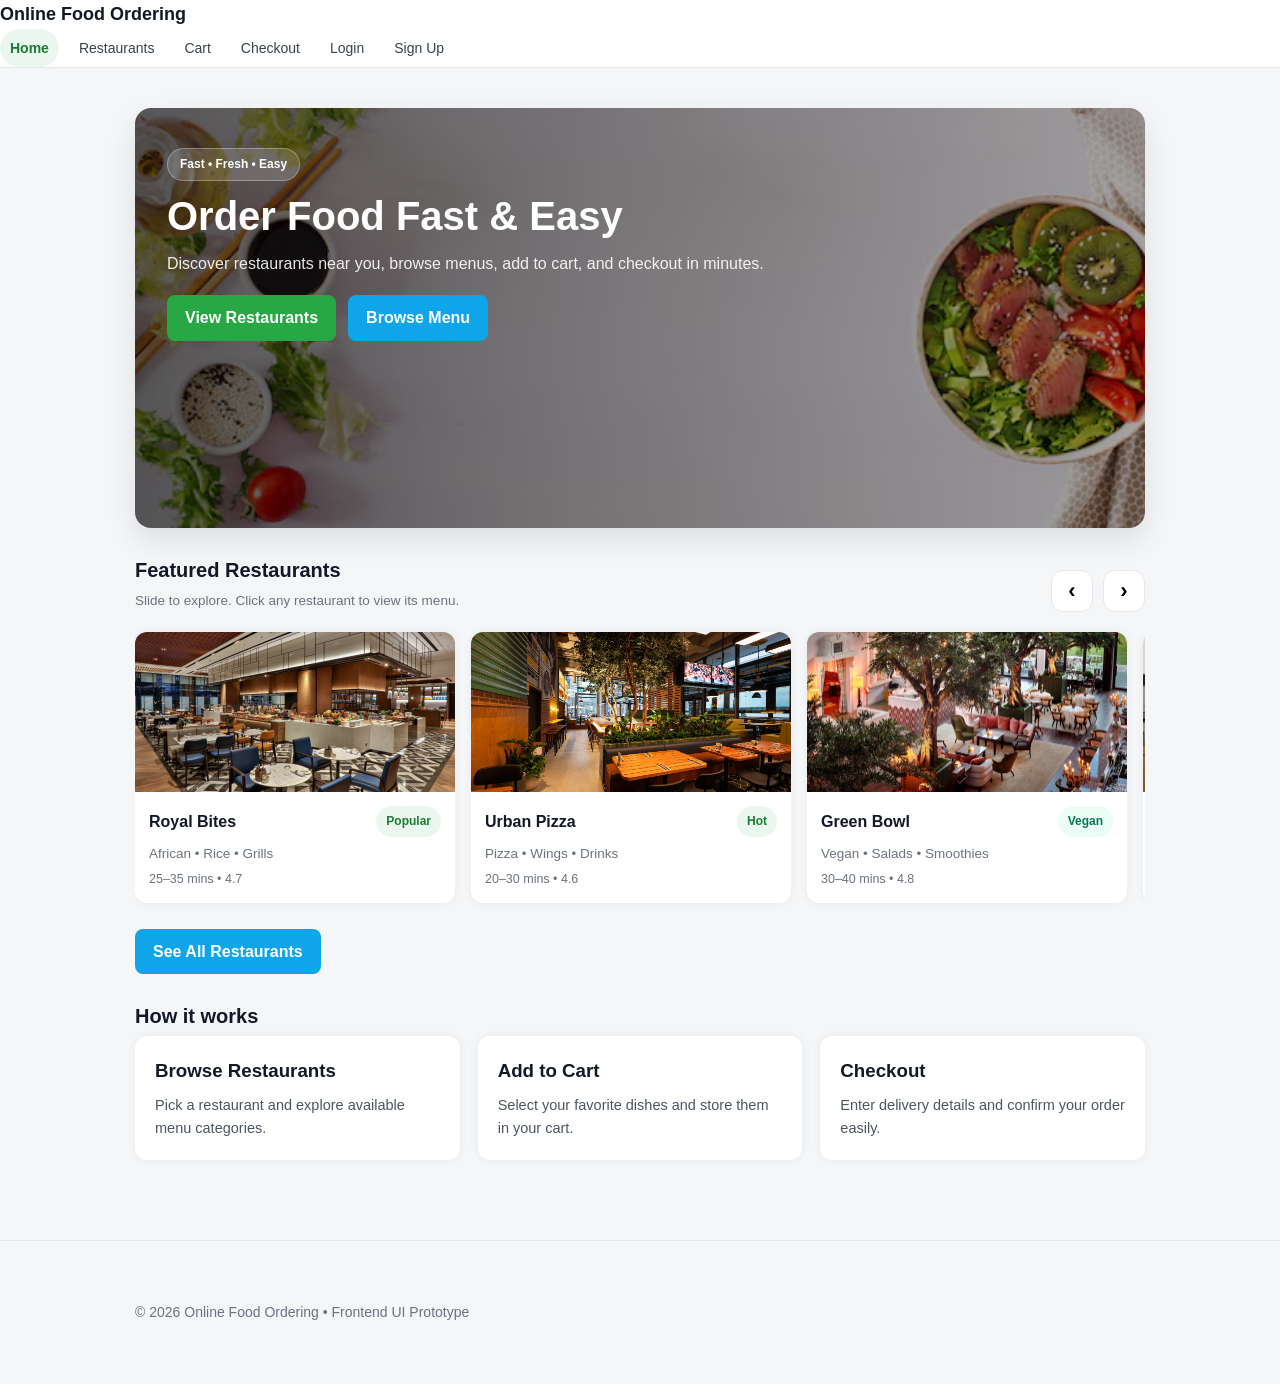
==== index.html @ f450cb86 "Login and Register feature" ====
<!DOCTYPE html>
<html lang="en">
<head>
  <meta charset="UTF-8" />
  <title>Home | Online Food Ordering</title>
  <meta name="viewport" content="width=device-width, initial-scale=1.0" />
  <link rel="stylesheet" href="style.css" />
</head>

<body>

<!-- Navigation Bar -->
<div class="nav">
  <a class="brand" href="index.html">Online Food Ordering</a>
  <div class="links">
    <a href="index.html" class="active">Home</a>
    <a href="restaurants.html">Restaurants</a>
    <a href="cart.html">Cart</a>
    <a href="checkout.html">Checkout</a>
    <a href="login.html">Login</a>
    <a href="register.html">Sign Up</a>
  </div>
</div>

<div class="wrapper">

  <!-- HERO SECTION -->
<section class="hero2">
  <img src="images/hero/hero-food.jpg" alt="Delicious food" class="hero-img">

  <div class="hero2-overlay"></div>

  <div class="hero2-content">
    <span class="hero2-pill">Fast • Fresh • Easy</span>

    <h1>Order Food Fast & Easy</h1>

    <p>
      Discover restaurants near you, browse menus, add to cart,
      and checkout in minutes.
    </p>

    <div class="cta">
      <a href="restaurants.html" class="btn">View Restaurants</a>
      <a href="menu.html" class="btn secondary">Browse Menu</a>
    </div>
  </div>
</section>


  <!-- Featured Restaurants Slider -->
  <section class="home-section">
    <div class="section-head">
      <div>
        <h2 class="section-title">Featured Restaurants</h2>
        <p class="section-subtitle">Slide to explore. Click any restaurant to view its menu.</p>
      </div>

      <div class="slider-actions">
        <button class="slider-btn" id="restPrev" aria-label="Previous">‹</button>
        <button class="slider-btn" id="restNext" aria-label="Next">›</button>
      </div>
    </div>

    <div class="slider" id="restSlider">

      <a class="slide-card" href="menu.html?restaurant=royal-bites">
        <img src="images/restaurants/royal-bites.jpg" alt="Royal Bites" class="slide-img" />
        <div class="slide-body">
          <div class="slide-top">
            <h3>Royal Bites</h3>
            <span class="badge">Popular</span>
          </div>
          <p class="slide-meta">African • Rice • Grills</p>
          <p class="slide-meta small">25–35 mins • 4.7</p>
        </div>
      </a>

      <a class="slide-card" href="menu.html?restaurant=urban-pizza">
        <img src="images/restaurants/urban-pizza.jpg" alt="Urban Pizza" class="slide-img" />
        <div class="slide-body">
          <div class="slide-top">
            <h3>Urban Pizza</h3>
            <span class="badge">Hot</span>
          </div>
          <p class="slide-meta">Pizza • Wings • Drinks</p>
          <p class="slide-meta small">20–30 mins • 4.6</p>
        </div>
      </a>

      <a class="slide-card" href="menu.html?restaurant=green-bowl">
        <img src="images/restaurants/green-bowl.jpg" alt="Green Bowl" class="slide-img" />
        <div class="slide-body">
          <div class="slide-top">
            <h3>Green Bowl</h3>
            <span class="badge vegan">Vegan</span>
          </div>
          <p class="slide-meta">Vegan • Salads • Smoothies</p>
          <p class="slide-meta small">30–40 mins • 4.8</p>
        </div>
      </a>

      <a class="slide-card" href="menu.html?restaurant=cafe-brew">
        <img src="images/restaurants/cafe-brew.jpg" alt="Cafe Brew" class="slide-img" />
        <div class="slide-body">
          <div class="slide-top">
            <h3>Cafe Brew</h3>
            <span class="badge coffee">Coffee</span>
          </div>
          <p class="slide-meta">Coffee • Pastries • Desserts</p>
          <p class="slide-meta small">10–15 mins • 4.5</p>
        </div>
      </a>

    </div>

    <div class="section-foot">
      <a href="restaurants.html" class="btn secondary">See All Restaurants</a>
    </div>
  </section>

  <!-- How it works (keep your cards) -->
  <section class="home-section">
    <h2 class="section-title">How it works</h2>

    <div class="grid">
      <div class="card">
        <h3>Browse Restaurants</h3>
        <p>Pick a restaurant and explore available menu categories.</p>
      </div>

      <div class="card">
        <h3>Add to Cart</h3>
        <p>Select your favorite dishes and store them in your cart.</p>
      </div>

      <div class="card">
        <h3>Checkout</h3>
        <p>Enter delivery details and confirm your order easily.</p>
      </div>
    </div>
  </section>

</div>

<footer class="footer">
  <div class="wrapper">
    © 2026 Online Food Ordering • Frontend UI Prototype
  </div>
</footer>

<!-- Slider Script -->
<script>
  const slider = document.getElementById("restSlider");
  const prev = document.getElementById("restPrev");
  const next = document.getElementById("restNext");

  function scrollByCards(direction) {
    // scroll by ~1.2 cards
    const card = slider.querySelector(".slide-card");
    const amount = card ? (card.offsetWidth + 16) * 1.2 : 320;
    slider.scrollBy({ left: direction * amount, behavior: "smooth" });
  }

  prev.addEventListener("click", () => scrollByCards(-1));
  next.addEventListener("click", () => scrollByCards(1));
</script>

</body>
</html>
---- style.css ----
/* =========================================================
   GLOBAL THEME (All Pages)
========================================================= */
:root{
  --bg:#f4f6f8;
  --card:#ffffff;
  --text:#1f2937;
  --muted:#6b7280;
  --border:#e5e7eb;

  --primary:#28a745;
  --primaryHover:#218838;

  --info:#0ea5e9;
  --infoHover:#0284c7;

  --danger:#ef4444;
  --dangerHover:#dc2626;

  --shadow:0 0 10px rgba(0,0,0,0.06);
  --shadowLg:0 12px 30px rgba(0,0,0,0.10);

  --radius:12px;
  --radiusSm:10px;
  --radiusPill:999px;

  --maxWidth:1050px;
}

/* Reset */
*{ margin:0; padding:0; box-sizing:border-box; }

body{
  font-family: Arial, Helvetica, sans-serif;
  background: var(--bg);
  color: var(--text);
  line-height: 1.6;
}

img{ max-width:100%; display:block; }
a{ color:inherit; }

/* Layout wrapper */
.wrapper{
  max-width: var(--maxWidth);
  margin: 0 auto;
  padding: 40px 20px;
}

/* Utility */
.surface{
  background: var(--card);
  border-radius: var(--radius);
  box-shadow: var(--shadow);
}
.p-muted{ color: var(--muted); }

/* =========================================================
   NAVIGATION (Centered links)
   Requires HTML structure:
   <div class="nav">
     <div class="nav-inner">
       <a class="brand" ...>...</a>
       <div class="links">...</div>
       <div class="nav-right"></div>
     </div>
   </div>
========================================================= */
.nav{
  background: var(--card);
  border-bottom: 1px solid var(--border);
  position: sticky;
  top: 0;
  z-index: 10;
}

.nav-inner{
  max-width: var(--maxWidth);
  margin: 0 auto;
  padding: 12px 20px;

  display: grid;
  grid-template-columns: 1fr auto 1fr; /* left | center | right */
  align-items: center;
  gap: 16px;
}

.nav .brand{
  justify-self: start;
  font-weight: 900;
  font-size: 18px;
  text-decoration: none;
  color: #111827;
}

.nav .links{
  justify-self: center;
  display: flex;
  flex-wrap: wrap;
  gap: 10px;
}

.nav .links a{
  text-decoration: none;
  color: #374151;
  font-size: 14px;
  padding: 8px 10px;
  border-radius: var(--radiusPill);
  transition: 0.2s;
}

.nav .links a:hover,
.nav .links a.active{
  background: #eaf7ee;
  color: #1b7d33;
  font-weight: 900;
}

.nav-right{
  justify-self: end;
  min-height: 1px; /* keeps center truly centered */
}

/* =========================================================
   BUTTONS (All Pages)
========================================================= */
.btn{
  display: inline-block;
  padding: 10px 18px;
  background: var(--primary);
  color: #ffffff;
  text-decoration: none;
  border-radius: 8px;
  font-weight: 900;
  transition: 0.2s;
  border: none;
  cursor: pointer;
}
.btn:hover{ background: var(--primaryHover); }

.btn.secondary{ background: var(--info); }
.btn.secondary:hover{ background: var(--infoHover); }

.btn.danger{ background: var(--danger); }
.btn.danger:hover{ background: var(--dangerHover); }

.btn.block{ width: 100%; }

.btn-mini{
  padding: 9px 12px;
  border-radius: var(--radiusSm);
  background: var(--primary);
  color: #fff;
  font-weight: 900;
  border: none;
  cursor: pointer;
  transition: 0.2s;
}
.btn-mini:hover{ background: var(--primaryHover); }

/* =========================================================
   HOME: HERO + SECTIONS + SLIDER
========================================================= */
.cta{ display:flex; gap:12px; flex-wrap:wrap; }

.home-section{ margin-top: 26px; }

.section-head{
  display:flex;
  justify-content: space-between;
  align-items: end;
  gap: 12px;
  margin: 18px 0 12px;
}

.section-title{
  font-size: 20px;
  color: #111827;
  margin-bottom: 4px;
}

.section-subtitle{
  color: var(--muted);
  font-size: 13.5px;
}

.section-foot{ margin-top: 12px; }

/* Hero (uses <img class="hero-img">) */
.hero2{
  position: relative;
  border-radius: 16px;
  overflow: hidden;
  min-height: 420px;
  box-shadow: var(--shadowLg);
}

.hero-img{
  position: absolute;
  inset: 0;
  width: 100%;
  height: 100%;
  object-fit: cover;
}

.hero2-overlay{
  position: absolute;
  inset: 0;
  background: linear-gradient(to right, rgba(0,0,0,0.65), rgba(0,0,0,0.35));
}

.hero2-content{
  position: relative;
  z-index: 2;
  max-width: 720px;
  padding: 40px 32px;
  color: #ffffff;
}

.hero2-pill{
  display: inline-block;
  padding: 6px 12px;
  border-radius: var(--radiusPill);
  background: rgba(255,255,255,0.15);
  border: 1px solid rgba(255,255,255,0.30);
  font-size: 12px;
  font-weight: 900;
  margin-bottom: 12px;
}

.hero2-content h1{
  font-size: 40px;
  line-height: 1.15;
  margin-bottom: 12px;
}

.hero2-content p{
  font-size: 16px;
  color: rgba(255,255,255,0.90);
  margin-bottom: 18px;
}

/* Hero stats */
.hero2-stats{
  display:flex;
  gap: 12px;
  flex-wrap: wrap;
  margin-top: 16px;
}

.stat{
  background: rgba(255,255,255,0.12);
  border: 1px solid rgba(255,255,255,0.22);
  border-radius: 12px;
  padding: 10px 12px;
  min-width: 140px;
}

.stat-num{ font-weight: 900; font-size: 18px; }
.stat-label{ font-size: 12px; color: rgba(255,255,255,0.82); }

/* How-it-works grid cards */
.grid{
  display:grid;
  grid-template-columns: repeat(3, 1fr);
  gap: 18px;
}

.card{
  background: var(--card);
  border-radius: var(--radius);
  padding: 20px;
  box-shadow: var(--shadow);
}

.card h3{ margin-bottom: 8px; color: #111827; }
.card p{ color: #4b5563; font-size: 14.5px; }

.footer{
  border-top: 1px solid var(--border);
  padding: 20px 0;
  margin-top: 40px;
  color: var(--muted);
  font-size: 14px;
}

/* Slider */
.slider{
  display:flex;
  gap: 16px;
  overflow-x: auto;
  padding: 8px 2px 14px;
  scroll-snap-type: x mandatory;
  -webkit-overflow-scrolling: touch;
}

.slider::-webkit-scrollbar{ height: 10px; }
.slider::-webkit-scrollbar-thumb{
  background: #d1d5db;
  border-radius: var(--radiusPill);
}

.slide-card{
  flex: 0 0 320px;
  scroll-snap-align: start;
  text-decoration: none;
  color: inherit;
  background: var(--card);
  border-radius: var(--radius);
  box-shadow: var(--shadow);
  overflow: hidden;
  transition: transform 0.15s ease;
}

.slide-card:hover{ transform: translateY(-2px); }

.slide-img{
  width: 100%;
  height: 160px;
  object-fit: cover;
  background: var(--border);
}

.slide-body{ padding: 14px; }

.slide-top{
  display:flex;
  justify-content: space-between;
  align-items: center;
  gap: 10px;
  margin-bottom: 6px;
}

.slide-top h3{ font-size: 16px; color: #111827; }

.slide-meta{ color: var(--muted); font-size: 13.5px; }
.slide-meta.small{ font-size: 12.5px; margin-top: 4px; }

.slider-actions{ display:flex; gap: 10px; }

.slider-btn{
  width: 42px;
  height: 42px;
  border-radius: 12px;
  border: 1px solid var(--border);
  background: var(--card);
  cursor: pointer;
  font-size: 22px;
  font-weight: 900;
  line-height: 1;
}

.slider-btn:hover{ background: #f3f4f6; }

/* Badges (re-used in restaurants + slider) */
.badge{
  font-size: 12px;
  font-weight: 900;
  padding: 6px 10px;
  border-radius: var(--radiusPill);
  background: #eaf7ee;
  color: #1b7d33;
  white-space: nowrap;
}

.badge.vegan{ background:#ecfdf5; color:#047857; }
.badge.coffee{ background:#fff7ed; color:#9a3412; }

/* =========================================================
   RESTAURANTS PAGE
========================================================= */
.search-row{ margin: 14px 0 18px; }

.search-input{
  width: 100%;
  padding: 12px 14px;
  border-radius: 12px;
  border: 1px solid var(--border);
  outline: none;
  background: #fff;
}

.search-input:focus{
  border-color: var(--primary);
  box-shadow: 0 0 0 4px rgba(40,167,69,0.12);
}

.restaurant-grid{
  display:grid;
  grid-template-columns: repeat(3, 1fr);
  gap: 18px;
}

.restaurant-card{
  text-decoration: none;
  color: inherit;
  background: var(--card);
  border-radius: var(--radius);
  box-shadow: var(--shadow);
  overflow: hidden;
  display: block;
  transition: transform 0.15s ease;
}
.restaurant-card:hover{ transform: translateY(-2px); }

.restaurant-img{
  width: 100%;
  height: 160px;
  object-fit: cover;
  background: var(--border);
}

.restaurant-body{ padding: 14px; }

.restaurant-top{
  display:flex;
  justify-content: space-between;
  align-items: center;
  gap: 10px;
  margin-bottom: 6px;
}

.restaurant-top h3{ font-size: 16px; color:#111827; }

.restaurant-meta{ color: var(--muted); font-size: 13.5px; }
.restaurant-meta.small{ font-size: 12.5px; margin-top: 4px; }

/* =========================================================
   PAGE HEADER (Menu / Cart / Checkout / Restaurants)
========================================================= */
.page-header{
  background: var(--card);
  border-radius: var(--radius);
  padding: 20px;
  box-shadow: var(--shadow);
  display:flex;
  justify-content: space-between;
  align-items: center;
  gap: 16px;
  margin-bottom: 18px;
}

.page-title{ font-size: 28px; color:#111827; margin-bottom: 4px; }
.page-subtitle{ color: var(--muted); font-size: 14px; }

/* =========================================================
   MENU PAGE
========================================================= */
.tabs{
  display:flex;
  flex-wrap: wrap;
  gap: 10px;
  margin: 14px 0 22px;
}

.tab{
  text-decoration:none;
  font-size: 13px;
  font-weight: 900;
  color:#374151;
  background: var(--card);
  border: 1px solid var(--border);
  padding: 8px 12px;
  border-radius: var(--radiusPill);
  transition: 0.2s;
}
.tab:hover{ background:#f3f4f6; }
.tab.active{
  background:#eaf7ee;
  border-color:#bfe7cb;
  color:#1b7d33;
}

.section-title-sm{
  font-size: 18px;
  color: #111827;
  margin: 20px 0 10px;
}

.menu-grid{
  display:grid;
  grid-template-columns: repeat(3, 1fr);
  gap: 18px;
  margin-bottom: 18px;
}

.menu-card{
  background: var(--card);
  border-radius: var(--radius);
  box-shadow: var(--shadow);
  overflow:hidden;
  display:flex;
  flex-direction: column;
}

.menu-img{
  width:100%;
  height:160px;
  object-fit: cover;
  background: var(--border);
}

.menu-body{
  padding: 14px;
  display:flex;
  flex-direction: column;
  gap: 8px;
}

.menu-top{
  display:flex;
  justify-content: space-between;
  align-items: start;
  gap: 10px;
}

.menu-top h3{
  font-size: 16px;
  color:#111827;
  line-height: 1.2;
}

.price{
  font-weight: 900;
  color:#1b7d33;
  white-space: nowrap;
}

.desc{ color: var(--muted); font-size: 13.5px; }

.menu-actions{
  display:flex;
  justify-content: space-between;
  align-items: center;
  margin-top: 6px;
  gap: 10px;
}

.tag{
  font-size: 12px;
  font-weight: 900;
  color:#374151;
  background:#f3f4f6;
  padding: 6px 10px;
  border-radius: var(--radiusPill);
}

/* =========================================================
   ADVANCED AUTH PAGES (Login/Register/Admin)
   Use: <body class="auth-page">
========================================================= */
.auth-page{
  min-height: 100vh;
  display:flex;
  justify-content: center;
  align-items: center;
  padding: 24px;
}

.auth-card{
  width: min(980px, 100%);
  background: var(--card);
  border-radius: 14px;
  box-shadow: var(--shadowLg);
  overflow:hidden;

  display:grid;
  grid-template-columns: 1.1fr 0.9fr;
}

.auth-media{
  padding: 28px;
  background: linear-gradient(135deg, #eaf7ee, #f4f6f8);
  border-right: 1px solid var(--border);

  display:flex;
  flex-direction: column;
  gap: 18px;
}

.auth-logo{
  width: 200px;
  height: 200px;
  object-fit: contain;
}

.auth-brand h1{
  font-size: 26px;
  color:#111827;
  margin-top: 10px;
}

.auth-brand p{
  color:#4b5563;
  font-size: 14.5px;
  margin-top: 6px;
  max-width: 380px;
}

.auth-illustration{
  width: 100%;
  max-height: 320px;
  object-fit: contain;
  margin-top: auto;
}

.auth-form{ padding: 28px; }

.auth-form h2{
  font-size: 22px;
  color:#111827;
  margin-bottom: 6px;
}

.auth-subtitle{
  color: var(--muted);
  font-size: 14px;
  margin-bottom: 18px;
}

.input-group{ margin-bottom: 14px; }

.input-group label{
  display:block;
  font-size: 13px;
  font-weight: 900;
  color:#374151;
  margin-bottom: 6px;
}

.input-group input,
.input-group select,
.input-group textarea{
  width: 100%;
  padding: 11px 12px;
  border-radius: var(--radiusSm);
  border: 1px solid #d1d5db;
  background: #ffffff;
  outline: none;
  transition: 0.2s;
}

.input-group textarea{ min-height: 90px; resize: vertical; }

.input-group input:focus,
.input-group select:focus,
.input-group textarea:focus{
  border-color: var(--primary);
  box-shadow: 0 0 0 4px rgba(40,167,69,0.12);
}

.hint{
  display:block;
  margin-top: 6px;
  color: var(--muted);
  font-size: 12px;
}

.btn-auth{
  width: 100%;
  padding: 12px 14px;
  border: none;
  border-radius: var(--radiusSm);
  background: var(--primary);
  color:#ffffff;
  font-size: 15px;
  font-weight: 900;
  cursor: pointer;
  transition: 0.2s;
  margin-top: 8px;
}
.btn-auth:hover{ background: var(--primaryHover); }

.auth-alt{
  text-align: center;
  margin-top: 14px;
  color:#4b5563;
  font-size: 14px;
}

.auth-alt a{
  color: var(--info);
  text-decoration: none;
  font-weight: 900;
}
.auth-alt a:hover{ text-decoration: underline; }

/* =========================================================
   CART PAGE (Design Ready)
========================================================= */
.cart-wrap{
  background: var(--card);
  border-radius: var(--radius);
  box-shadow: var(--shadow);
  padding: 20px;
}

.cart-table{
  width: 100%;
  border-collapse: collapse;
  margin-top: 10px;
}

.cart-table th,
.cart-table td{
  text-align: left;
  padding: 12px;
  border-bottom: 1px solid var(--border);
  font-size: 14px;
}

.cart-table th{
  color:#111827;
  font-weight: 900;
  background: #fafafa;
}

.qty{
  display:inline-flex;
  align-items: center;
  gap: 8px;
}

.qty button{
  width: 30px;
  height: 30px;
  border-radius: 8px;
  border: 1px solid var(--border);
  background: #fff;
  cursor: pointer;
  font-weight: 900;
}

.qty span{
  min-width: 22px;
  text-align: center;
  font-weight: 900;
}

.cart-summary{
  margin-top: 18px;
  display:grid;
  grid-template-columns: 1.2fr 0.8fr;
  gap: 18px;
}

.summary-card{
  background: #fafafa;
  border: 1px solid var(--border);
  border-radius: var(--radius);
  padding: 16px;
}

.summary-row{
  display:flex;
  justify-content: space-between;
  padding: 8px 0;
  border-bottom: 1px dashed var(--border);
  color:#374151;
  font-size: 14px;
}
.summary-row:last-child{ border-bottom: none; }

.summary-total{
  display:flex;
  justify-content: space-between;
  margin-top: 12px;
  font-weight: 900;
  font-size: 16px;
}

/* =========================================================
   CHECKOUT PAGE (Form Styling)
========================================================= */
.checkout-grid{
  display:grid;
  grid-template-columns: 1fr 0.9fr;
  gap: 18px;
}

.checkout-card{
  background: var(--card);
  border-radius: var(--radius);
  box-shadow: var(--shadow);
  padding: 20px;
}

.checkout-card h2{
  font-size: 20px;
  margin-bottom: 10px;
}

.form-grid{
  display:grid;
  grid-template-columns: 1fr 1fr;
  gap: 12px;
}

.form-grid .input-group{ margin-bottom: 0; }

.alert{
  background: #fff7ed;
  border: 1px solid #fed7aa;
  color: #9a3412;
  padding: 12px 14px;
  border-radius: var(--radius);
  font-size: 14px;
}

/* =========================================================
   RESPONSIVE (All Pages)
========================================================= */
@media (max-width: 900px){
  /* Nav */
  .nav-inner{
    grid-template-columns: 1fr;
    justify-items: start;
  }
  .nav .links{ justify-self: start; }

  /* Home */
  .grid{ grid-template-columns: 1fr; }
  .hero2{ min-height: 460px; }
  .hero2-content h1{ font-size: 30px; }
  .section-head{
    flex-direction: column;
    align-items: flex-start;
  }
  .slide-card{ flex-basis: 280px; }

  /* Restaurants */
  .restaurant-grid{ grid-template-columns: 1fr; }
  .restaurant-img{ height: 180px; }

  /* Menu */
  .menu-grid{ grid-template-columns: 1fr; }
  .menu-img{ height: 180px; }

  /* Auth */
  .auth-card{ grid-template-columns: 1fr; }
  .auth-media{
    border-right: none;
    border-bottom: 1px solid var(--border);
  }
  .auth-illustration{ max-height: 220px; }

  /* Cart */
  .cart-summary{ grid-template-columns: 1fr; }

  /* Checkout */
  .checkout-grid{ grid-template-columns: 1fr; }
  .form-grid{ grid-template-columns: 1fr; }
}
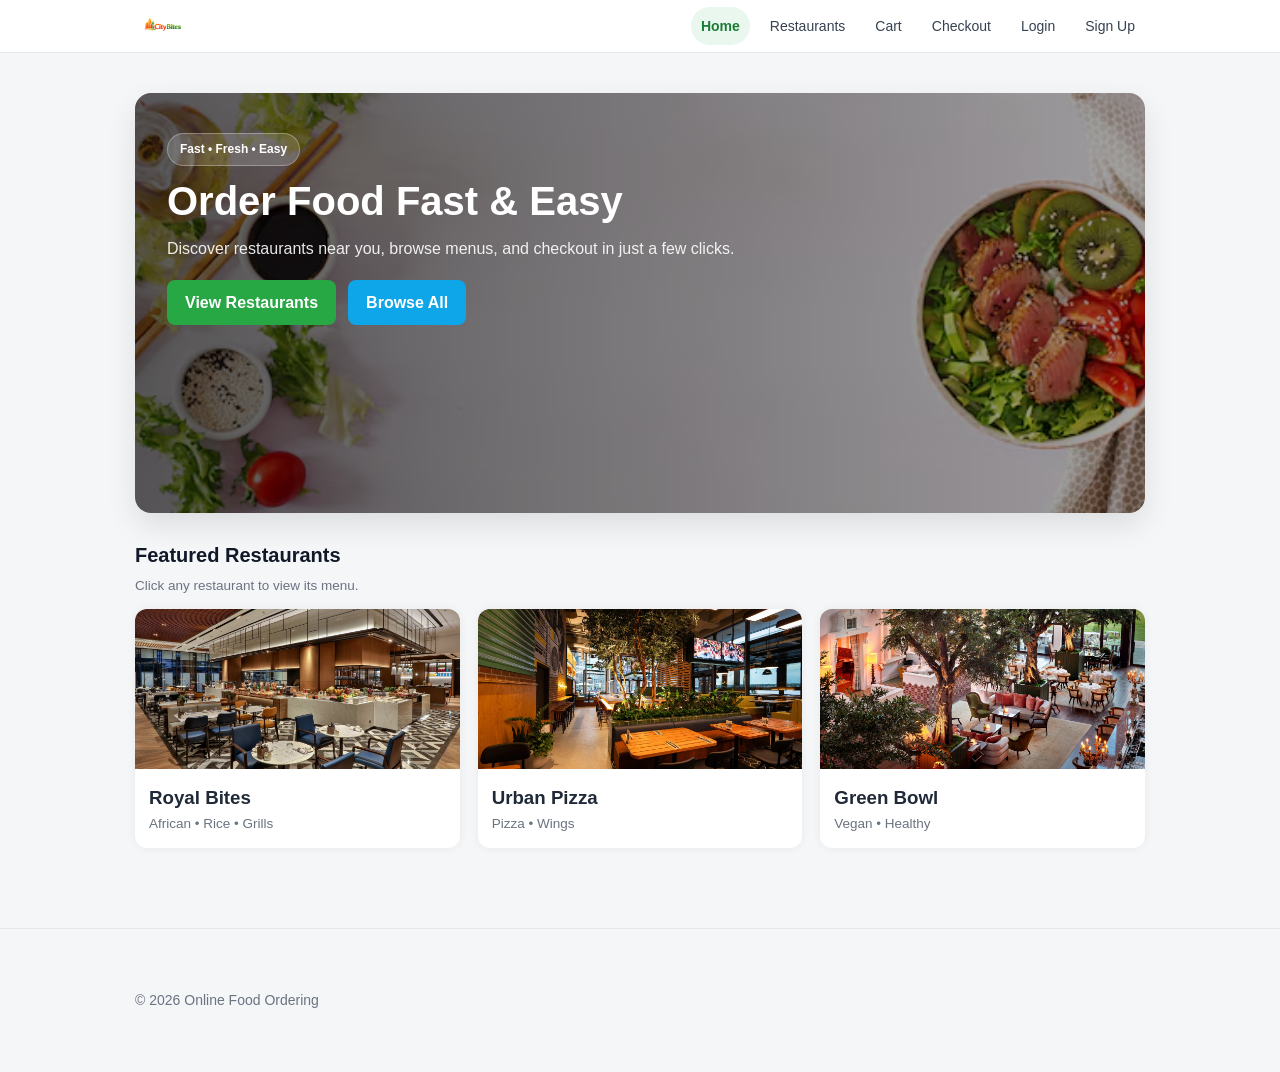
==== commit 18d6bff8: "James: Updated homepage, restaurants and menu" ====
--- a/index.html
+++ b/index.html
@@ -9,162 +9,108 @@
 
 <body>
 
-<!-- Navigation Bar -->
+<!-- Top navigation bar -->
 <div class="nav">
-  <a class="brand" href="index.html">Online Food Ordering</a>
-  <div class="links">
-    <a href="index.html" class="active">Home</a>
-    <a href="restaurants.html">Restaurants</a>
-    <a href="cart.html">Cart</a>
-    <a href="checkout.html">Checkout</a>
-    <a href="login.html">Login</a>
-    <a href="register.html">Sign Up</a>
+  <div class="nav-inner">
+
+    <!-- Clickable logo takes user back home -->
+    <a class="brand" href="index.html">
+      <img src="images/logo.png" alt="Website Logo" style="height:40px;">
+    </a>
+
+    <!-- Main navigation links -->
+    <div class="links">
+      <a href="index.html" class="active">Home</a>
+      <a href="restaurants.html">Restaurants</a>
+      <a href="cart.html">Cart</a>
+      <a href="checkout.html">Checkout</a>
+      <a href="login.html">Login</a>
+      <a href="register.html">Sign Up</a>
+    </div>
   </div>
 </div>
 
+
 <div class="wrapper">
 
-  <!-- HERO SECTION -->
+<!-- Hero section – first thing users see -->
 <section class="hero2">
+
+  <!-- Background image -->
   <img src="images/hero/hero-food.jpg" alt="Delicious food" class="hero-img">
 
+  <!-- Dark overlay so text is readable -->
   <div class="hero2-overlay"></div>
 
+  <!-- Main hero content -->
   <div class="hero2-content">
     <span class="hero2-pill">Fast • Fresh • Easy</span>
 
     <h1>Order Food Fast & Easy</h1>
 
     <p>
-      Discover restaurants near you, browse menus, add to cart,
-      and checkout in minutes.
+      Discover restaurants near you, browse menus,
+      and checkout in just a few clicks.
     </p>
 
+    <!-- Call-to-action buttons -->
     <div class="cta">
       <a href="restaurants.html" class="btn">View Restaurants</a>
-      <a href="menu.html" class="btn secondary">Browse Menu</a>
+      <a href="menu.html?restaurant=all" class="btn secondary">Browse All</a>
     </div>
   </div>
 </section>
 
+<!-- Featured restaurant preview -->
+<section class="home-section">
 
-  <!-- Featured Restaurants Slider -->
-  <section class="home-section">
-    <div class="section-head">
-      <div>
-        <h2 class="section-title">Featured Restaurants</h2>
-        <p class="section-subtitle">Slide to explore. Click any restaurant to view its menu.</p>
+  <div class="section-head">
+    <div>
+      <h2 class="section-title">Featured Restaurants</h2>
+      <p class="section-subtitle">Click any restaurant to view its menu.</p>
+    </div>
+  </div>
+
+  <div class="restaurant-grid">
+
+    <!-- Royal Bites -->
+    <a class="restaurant-card" href="menu.html?restaurant=royal-bites">
+      <img src="images/restaurants/royal-bites.jpg" class="restaurant-img">
+      <div class="restaurant-body">
+        <h3>Royal Bites</h3>
+        <p class="restaurant-meta">African • Rice • Grills</p>
       </div>
+    </a>
 
-      <div class="slider-actions">
-        <button class="slider-btn" id="restPrev" aria-label="Previous">‹</button>
-        <button class="slider-btn" id="restNext" aria-label="Next">›</button>
+    <!-- Urban Pizza -->
+    <a class="restaurant-card" href="menu.html?restaurant=urban-pizza">
+      <img src="images/restaurants/urban-pizza.jpg" class="restaurant-img">
+      <div class="restaurant-body">
+        <h3>Urban Pizza</h3>
+        <p class="restaurant-meta">Pizza • Wings</p>
       </div>
-    </div>
+    </a>
 
-    <div class="slider" id="restSlider">
+    <!-- Green Bowl -->
+    <a class="restaurant-card" href="menu.html?restaurant=green-bowl">
+      <img src="images/restaurants/green-bowl.jpg" class="restaurant-img">
+      <div class="restaurant-body">
+        <h3>Green Bowl</h3>
+        <p class="restaurant-meta">Vegan • Healthy</p>
+      </div>
+    </a>
 
-      <a class="slide-card" href="menu.html?restaurant=royal-bites">
-        <img src="images/restaurants/royal-bites.jpg" alt="Royal Bites" class="slide-img" />
-        <div class="slide-body">
-          <div class="slide-top">
-            <h3>Royal Bites</h3>
-            <span class="badge">Popular</span>
-          </div>
-          <p class="slide-meta">African • Rice • Grills</p>
-          <p class="slide-meta small">25–35 mins • 4.7</p>
-        </div>
-      </a>
-
-      <a class="slide-card" href="menu.html?restaurant=urban-pizza">
-        <img src="images/restaurants/urban-pizza.jpg" alt="Urban Pizza" class="slide-img" />
-        <div class="slide-body">
-          <div class="slide-top">
-            <h3>Urban Pizza</h3>
-            <span class="badge">Hot</span>
-          </div>
-          <p class="slide-meta">Pizza • Wings • Drinks</p>
-          <p class="slide-meta small">20–30 mins • 4.6</p>
-        </div>
-      </a>
-
-      <a class="slide-card" href="menu.html?restaurant=green-bowl">
-        <img src="images/restaurants/green-bowl.jpg" alt="Green Bowl" class="slide-img" />
-        <div class="slide-body">
-          <div class="slide-top">
-            <h3>Green Bowl</h3>
-            <span class="badge vegan">Vegan</span>
-          </div>
-          <p class="slide-meta">Vegan • Salads • Smoothies</p>
-          <p class="slide-meta small">30–40 mins • 4.8</p>
-        </div>
-      </a>
-
-      <a class="slide-card" href="menu.html?restaurant=cafe-brew">
-        <img src="images/restaurants/cafe-brew.jpg" alt="Cafe Brew" class="slide-img" />
-        <div class="slide-body">
-          <div class="slide-top">
-            <h3>Cafe Brew</h3>
-            <span class="badge coffee">Coffee</span>
-          </div>
-          <p class="slide-meta">Coffee • Pastries • Desserts</p>
-          <p class="slide-meta small">10–15 mins • 4.5</p>
-        </div>
-      </a>
-
-    </div>
-
-    <div class="section-foot">
-      <a href="restaurants.html" class="btn secondary">See All Restaurants</a>
-    </div>
-  </section>
-
-  <!-- How it works (keep your cards) -->
-  <section class="home-section">
-    <h2 class="section-title">How it works</h2>
-
-    <div class="grid">
-      <div class="card">
-        <h3>Browse Restaurants</h3>
-        <p>Pick a restaurant and explore available menu categories.</p>
-      </div>
-
-      <div class="card">
-        <h3>Add to Cart</h3>
-        <p>Select your favorite dishes and store them in your cart.</p>
-      </div>
-
-      <div class="card">
-        <h3>Checkout</h3>
-        <p>Enter delivery details and confirm your order easily.</p>
-      </div>
-    </div>
-  </section>
+  </div>
+</section>
 
 </div>
 
+<!-- Simple footer -->
 <footer class="footer">
   <div class="wrapper">
-    © 2026 Online Food Ordering • Frontend UI Prototype
+    © 2026 Online Food Ordering
   </div>
 </footer>
 
-<!-- Slider Script -->
-<script>
-  const slider = document.getElementById("restSlider");
-  const prev = document.getElementById("restPrev");
-  const next = document.getElementById("restNext");
-
-  function scrollByCards(direction) {
-    // scroll by ~1.2 cards
-    const card = slider.querySelector(".slide-card");
-    const amount = card ? (card.offsetWidth + 16) * 1.2 : 320;
-    slider.scrollBy({ left: direction * amount, behavior: "smooth" });
-  }
-
-  prev.addEventListener("click", () => scrollByCards(-1));
-  next.addEventListener("click", () => scrollByCards(1));
-</script>
-
 </body>
-</html>+</html>
--- a/style.css
+++ b/style.css
@@ -53,19 +53,8 @@
   border-radius: var(--radius);
   box-shadow: var(--shadow);
 }
+
 .p-muted{ color: var(--muted); }
-
-/* =========================================================
-   NAVIGATION (Centered links)
-   Requires HTML structure:
-   <div class="nav">
-     <div class="nav-inner">
-       <a class="brand" ...>...</a>
-       <div class="links">...</div>
-       <div class="nav-right"></div>
-     </div>
-   </div>
-========================================================= */
 .nav{
   background: var(--card);
   border-bottom: 1px solid var(--border);
@@ -77,12 +66,10 @@
 .nav-inner{
   max-width: var(--maxWidth);
   margin: 0 auto;
-  padding: 12px 20px;
-
-  display: grid;
-  grid-template-columns: 1fr auto 1fr; /* left | center | right */
+  padding: 6px 20px;
+  display: flex;
   align-items: center;
-  gap: 16px;
+  justify-content: space-between;
 }
 
 .nav .brand{
@@ -118,12 +105,22 @@
 
 .nav-right{
   justify-self: end;
-  min-height: 1px; /* keeps center truly centered */
-}
-
-/* =========================================================
-   BUTTONS (All Pages)
-========================================================= */
+  min-height: 1px;
+}
+
+.brand{
+  display: flex;
+  align-items: center;
+  gap: 10px;
+  text-decoration: none;
+}
+
+.logo{
+  width: 120px;
+  height: auto;
+  object-fit: contain;
+}
+
 .btn{
   display: inline-block;
   padding: 10px 18px;
@@ -158,9 +155,7 @@
 }
 .btn-mini:hover{ background: var(--primaryHover); }
 
-/* =========================================================
-   HOME: HERO + SECTIONS + SLIDER
-========================================================= */
+   /* HOME: HERO + SECTIONS + SLIDER */
 .cta{ display:flex; gap:12px; flex-wrap:wrap; }
 
 .home-section{ margin-top: 26px; }
@@ -850,4 +845,4 @@
   /* Checkout */
   .checkout-grid{ grid-template-columns: 1fr; }
   .form-grid{ grid-template-columns: 1fr; }
-}
+}
